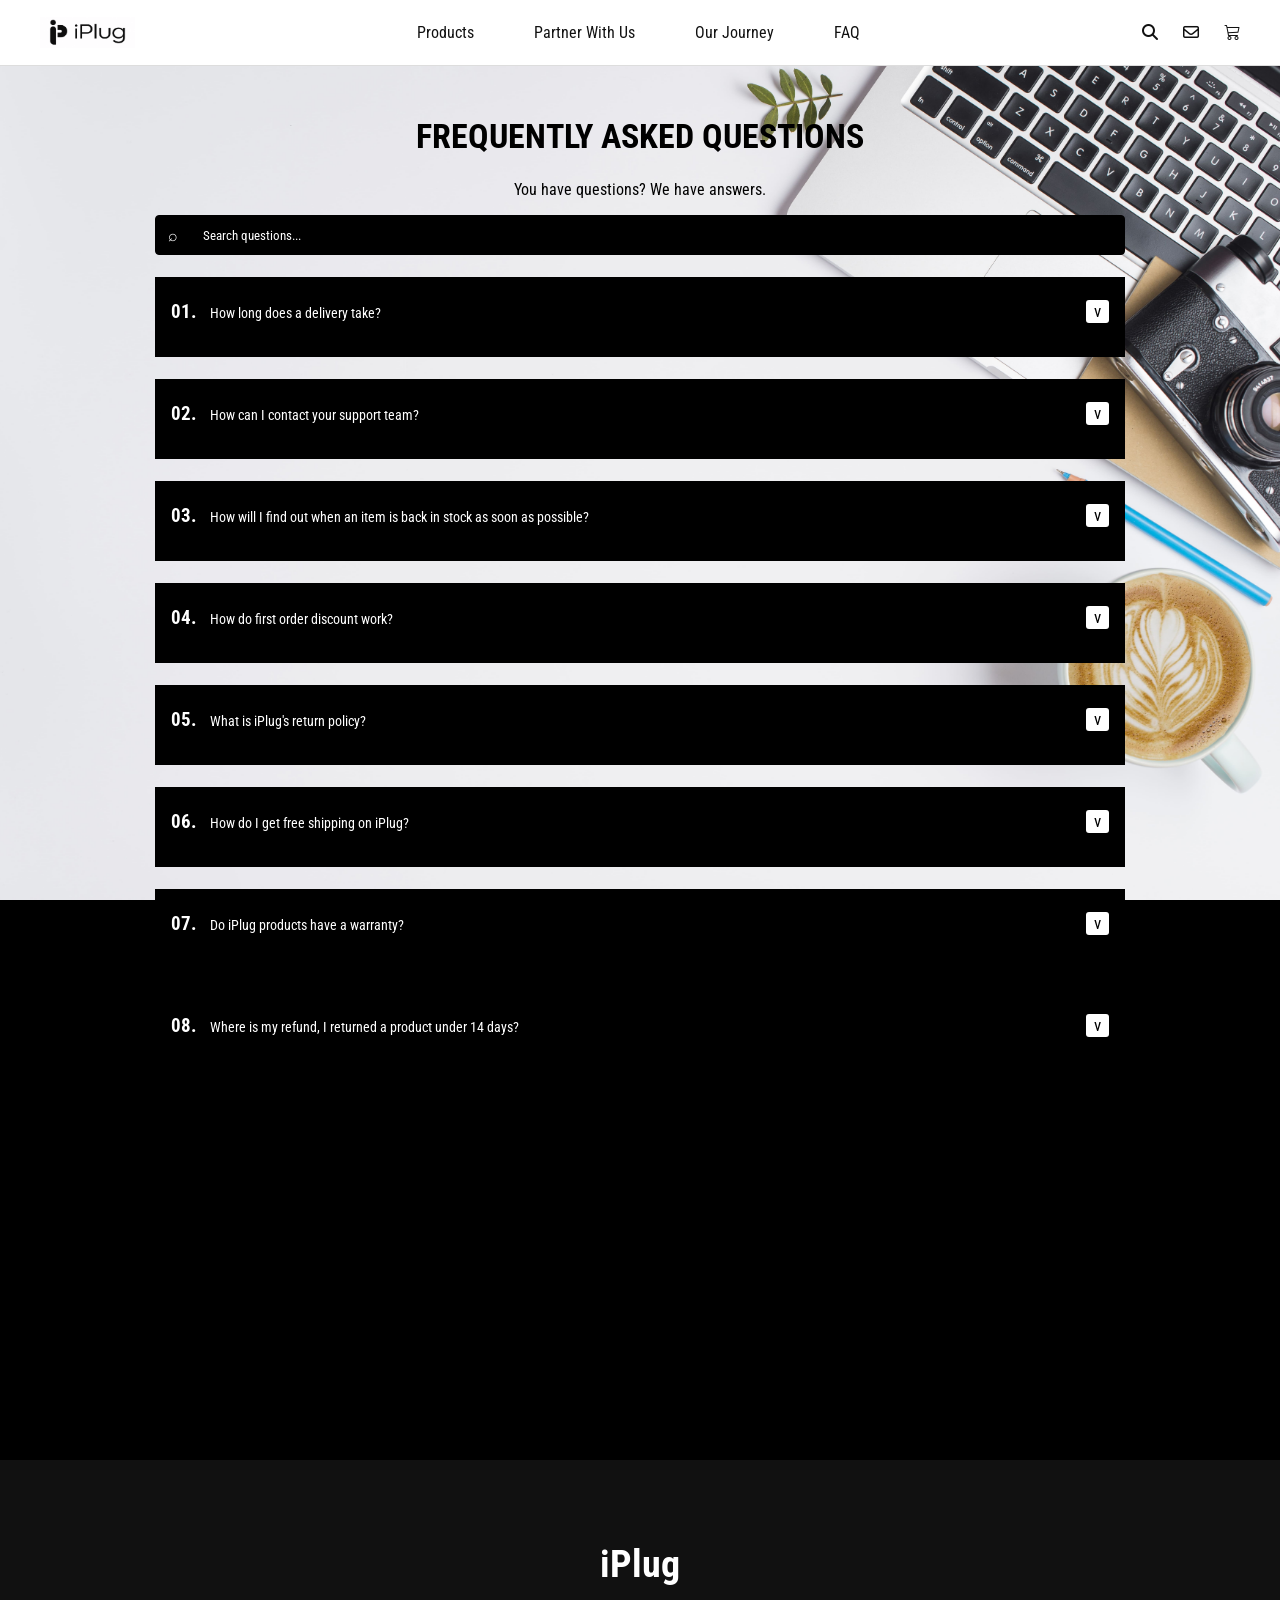
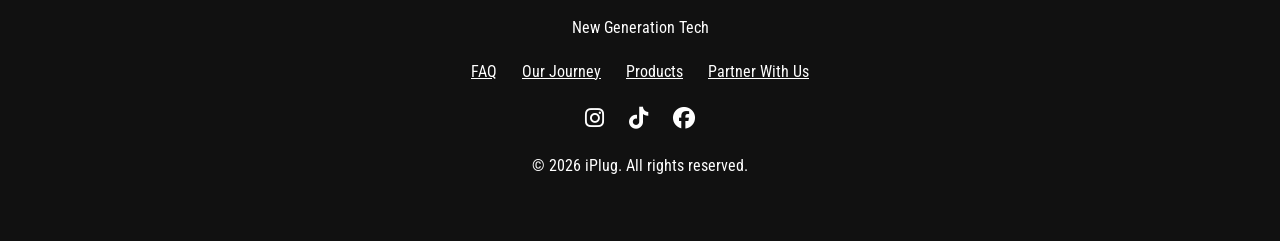
==== faq.html @ 9f0390d8 "Add files via upload" ====
<!DOCTYPE html>
<html>

<head>
    <title>iPlug / FAQ </title>
    <link rel="stylesheet" href="styleCSS/style.css">
    <link rel="stylesheet" href="https://cdn.jsdelivr.net/npm/bootstrap-icons@1.13.1/font/bootstrap-icons.min.css">
    <link rel="stylesheet" href="https://cdnjs.cloudflare.com/ajax/libs/font-awesome/6.5.2/css/all.min.css">
    <link rel="preconnect" href="https://fonts.googleapis.com">
    <link rel="preconnect" href="https://fonts.gstatic.com" crossorigin>
    <link href="https://fonts.googleapis.com/css2?family=Roboto+Condensed:wght@400;500;600;700&display=swap"
        rel="stylesheet">
    <meta name="viewport" content="width=device-width, initial=scale=1.0">
    <link rel="stylesheet" href="styleCSS/faq.css">
</head>

<body>

    <header>
        <div class="header-container">
            <a href="index.html" class="logo">
                <img src="images/new logo.png" alt="iPlug logo">
            </a>

            <nav class="main-nav">
                <a href="products.html">Products</a>
                <a href="partner with us.html">Partner With Us</a>
                <a href="our journey.html">Our Journey</a>
                <a href="faq.html">FAQ</a>
            </nav>

            <div class="header-icons">
                <a href="search.html"><i class="fa-solid fa-magnifying-glass"></i></a>
                <a href="contact.html"><i class="fa-regular fa-envelope"></i></a>
                <a href="basket.html"><i class="bi bi-cart3"></i></a>
            </div>
        </div>
        <div class="faq-image">
    
    </header>

    <body>

        <main class="faq-container">

            <h1>FREQUENTLY ASKED QUESTIONS</h1>
            <p>You have questions? We have answers.</p>

            <div class="search-box">
                <span>⌕</span>
                <input type="text" placeholder="Search questions...">
            </div>

            <div class="faq-list">

                <div class="faq-item">
                    <button class="faq-question">
                        <span><b>01.</b> How long does a delivery take?</span>
                        <span class="arrow">v</span>
                    </button>

                    <div class="faq-answer">
                        <p>A standard delivery will usually take within 3-5 Working Days. However, a Speedy Express
                            Delivery Product will usually take within 2-3 Working Days. If there is any issues with the
                            delivery, we may consider a refund. Please contact us at teams@iplug.com for further
                            information.</p>
                    </div>
                </div>


                <div class="faq-item">
                    <button class="faq-question">
                        <span><b>02.</b> How can I contact your support team?</span>
                        <span class="arrow">v</span>
                    </button>

                    <div class="faq-answer">
                        <p>You will be able to contact our support team through our support team via teams@iplug.com. If
                            you are contacting about a serious issue, please dial us at 020 1111 111. Due to high volume
                            of calls, please be patient as we are here to help you.</p>
                    </div>
                </div>


                <div class="faq-item">
                    <button class="faq-question">
                        <span><b>03.</b> How will I find out when an item is back in stock as soon as possible?</span>
                        <span class="arrow">v</span>
                    </button>

                    <div class="faq-answer">
                        <p>Sign up for restock notifications to find out when it's available again. This can be done
                            when you sign up 5% off for your first purchase.</p>
                    </div>
                </div>


                <div class="faq-item">
                    <button class="faq-question">
                        <span><b>04.</b> How do first order discount work?</span>
                        <span class="arrow">v</span>
                    </button>

                    <div class="faq-answer">
                        <p>Sign up to receive 5% off your first order at Home page.</p>
                    </div>
                </div>


                <div class="faq-item">
                    <button class="faq-question">
                        <span><b>05.</b> What is iPlug's return policy?</span>
                        <span class="arrow">v</span>
                    </button>

                    <div class="faq-answer">
                        <p>You can return eligible items within 14 days of receiving your order. Please take great care
                            of the product, otherwise we may not consider a refund and send you back the item back to
                            the original address.</p>
                    </div>
                </div>

                <div class="faq-item">
                    <button class="faq-question">
                        <span><b>06.</b> How do I get free shipping on iPlug?</span>
                        <span class="arrow">v</span>
                    </button>

                    <div class="faq-answer">
                        <p>Free shipping is available on orders when you spend more than £49.99.</p>
                    </div>
                </div>

                <div class="faq-item">
                    <button class="faq-question">
                        <span><b>07.</b> Do iPlug products have a warranty?</span>
                        <span class="arrow">v</span>
                    </button>

                    <div class="faq-answer">
                        <p>Yes, our products come with a warranty against manufacturing faults. Please work with us by
                            sending us proof of damage or fault to teams@iplug.com, otherwise your warranty inquiry may
                            be delayed.</p>
                    </div>
                </div>

                <div class="faq-item">
                    <button class="faq-question">
                        <span><b>08.</b> Where is my refund, I returned a product under 14 days?</span>
                        <span class="arrow">v</span>
                    </button>

                    <div class="faq-answer">
                        <p>Refunds are processed after we receive and inspect your returned item.</p>
                    </div>
                </div>

            </div>

        </main>


        <section class="contact-help">
            <h3>DON'T SEE YOUR QUESTION HERE? DROP US A MESSAGE!</h3>
            <p>CHECK OUT OUR FAQ OR CONTACT US BELOW</p>

            <p>teams@iplug.com</p>
            <p>Monday - Friday: 9am - 5pm BST </p>
            <p>Saturday - Sunday: Closed</p>
        </section>


        <script>

            const questions = document.querySelectorAll(".faq-question");

            questions.forEach(question => {

                question.addEventListener("click", () => {

                    const item = question.parentElement;

                    item.classList.toggle("open");

                });

            });

        </script>
        <footer>
            <h2>iPlug</h2>
            <p>New Generation Tech</p>

            <div class="footer-links">
                <a href="faq.html">FAQ</a>
                <a href="our journey.html">Our Journey</a>
                <a href="products.html">Products</a>
                <a href="partner with us.html">Partner With Us</a>
            </div>

            <div class="socials">
                <a href="https://www.instagram.com/iplugtechnology/"><i class="fa-brands fa-instagram"></i></a>
                <a href="https://www.tiktok.com/@iplugtechnologyy?lang=en-GB"><i class="fa-brands fa-tiktok"></i></a>
                <a href="https://www.facebook.com/profile.php?id=61595300913041"><i
                        class="fa-brands fa-facebook"></i></a>
            </div>

            <p>© 2026 iPlug. All rights reserved.</p>
        </footer>


    </body>

</html>
---- styleCSS/style.css ----
css * {
    box-sizing: border-box;
}

body {
    margin: 0;
    font-family: "Roboto Condensed", sans-serif;
    background: #fff;
    color: #111;
}

header {
    background: #fff;
    border-bottom: 1px solid #ddd;
}

.header-container {
    height: 65px;
    display: flex;
    align-items: center;
    padding: 0 40px;
}

.header-container>a {
    display: block;
    position: relative;
    z-index: 9999;
}

.header-container>a img {
    width: 95px;
    display: block;
}

nav {
    margin-left: auto;
    display: flex;
    gap: 25px;
}

nav a {
    color: #111;
    text-decoration: none;
    transition: .2s;
}

.hero {
    height: 750px;
    background: url("../images/headphone.jpg") center/cover;
    display: flex;
    align-items: center;
    justify-content: center;
    text-align: center;
    color: white;
}

.hero h1 {
    font-size: 55px;
    margin: 10px 0 25px;
}

.hero a {
    color: white;
    text-decoration: none;
    border: 1px solid white;
    padding: 12px 25px;
}

.small-title {
    font-size: 14px;
    letter-spacing: 3px;
}

section {
    padding: 70px 5%;
    text-align: center;
}

h2 {
    font-size: 38px;
}

.categories {
    display: grid;
    grid-template-columns: repeat(3, 1fr);
    gap: 135px;
    width: 80%;
    margin: 40px auto;
}

.category-card img {
    width: 100%;
    height: 330px;
    object-fit: cover;
}

.category-card h3 {
    margin: 12px 0 8px;
    font-size: 25px;
}

.category-card a {
    display: inline-block;
    color: #111;
    text-decoration: none;
    border: 1px solid #111;
    padding: 10px 22px;
    font-size: 14px;
}

.offer {
    background: #111;
    color: white;
    padding: 80px 20px;
}

.offer a {
    color: white;
}

.product-row {
    display: grid;
    grid-template-columns: repeat(3, 1fr);
    gap: 30px;
    max-width: 1200px;
    margin: 40px auto;
}

.product-row img {
    width: 100%;
    height: 260px;
    object-fit: cover;
}

.product-row a {
    color: #111;
}

.product-card a,
.product-row a {
    display: inline-block;
    padding: 10px 22px;
    border: 1px solid #000;
    background: #fff;
    color: #000;
    text-decoration: none;
}

.signup,
.newsletter {
    background: #f1f1f1;
}

.newsletter {
    text-align: center;
    padding: 70px 20px 80px;
    margin-top: auto;
}

.newsletter h2 {
    font-size: 42px;
    margin: 0 0 20px;
    letter-spacing: 2px;
}

.newsletter p {
    color: #666;
    margin-bottom: 30px;
}

input {
    padding: 15px;
    width: 280px;
    border: 1px solid #aaa;
}

button {
    padding: 15px 25px;
    background: #111;
    color: white;
    border: 0;
}

footer {
    background: #111;
    color: white;
    text-align: center;
    padding: 50px 20px;
}

footer a {
    color: white;
}

.footer-links,
.socials {
    display: flex;
    justify-content: center;
    gap: 25px;
    margin: 25px;
}

.socials {
    font-size: 22px;
}

a:hover,
button:hover,
.icon:hover {
    transform: translateY(-2px);
    opacity: .8;
}

.icon-image {
    transition: .2s;
    cursor: pointer;
}

.icon-image:hover,
.shop-now:hover {
    transform: translateY(-3px);
}

.shop-now {
    display: inline-block;
    transition: .15s;
}

.body {
    min-height: 100vh;
    display: flex;
    flex-direction: column;
}
.header-icons a {
    color: #111;
    text-decoration: none;
}

.header-icons {
    display: flex;
    align-items: center;
    gap: 25px;
    margin-left: auto;
}

.main-nav {
    gap: 60px;
}
---- styleCSS/faq.css ----
body {
margin: 0;
background: #000;
color: #000;
font-family: "Roboto Condensed", sans-serif;
background-image: url("../images/laptop background.jpg");
background-size: cover;
background-position: center;
background-attachment: fixed;
}

.faq-container {
width: 970px;
max-width: 95%;
margin: 50px auto;
}

.faq-container h1 {
text-align: center;
font-size: 34px;
font-weight: 700;
margin: 14px 0 24px;
}

.faq-container p {
text-align: center;
}

.search-box {
height: 38px;
display: flex;
align-items: center;
padding: 0 12px;
margin-bottom: 22px;
border: 1px solid #000;
border-radius: 4px;
background: #000;
}

.search-box span {
color: #fff;
margin-right: 10px;
}

.search-box input {
width: 100%;
border: none;
outline: none;
background: transparent;
color: #fff;
font-family: inherit;
}

.search-box input::placeholder {
color: #fff;
}

.categories {
display: flex;
gap: 8px;
margin-bottom: 24px;
}

.categories button {
padding: 8px 14px;
border: none;
border-radius: 4px;
background: #000;
color: #fff;
font-family: inherit;
cursor: pointer;
}

.categories button.active {
background: #fff;
color: #000;
}

.faq-list {
display: flex;
flex-direction: column;
gap: 22px;
}

.faq-item {
width: 100%;
min-height: 80px;
background: #000;
}

.faq-question {
width: 100%;
min-height: 68px;
display: flex;
align-items: center;
justify-content: space-between;
padding: 0 16px;
border: none;
background: transparent;
color: #fff;
font-family: inherit;
font-size: 14px;
text-align: left;
cursor: pointer;
}

.faq-question b {
color: #fff;
font-size: 19px;
margin-right: 10px;
}

.arrow {
width: 23px;
height: 23px;
display: flex;
align-items: center;
justify-content: center;
border-radius: 3px;
background: #fff;
color: #000;
font-size: 17px;
transition: transform 0.2s ease;
}

.faq-answer {
max-height: 0;
overflow: hidden;
padding: 0 16px;
background: #080808;
transition: max-height 0.3s ease, padding 0.3s ease;
}

.faq-answer p {
margin: 0;
color: #fff;
font-size: 14px;
line-height: 1.6;
}

.faq-item.open .faq-answer {
max-height: 150px;
padding: 0 16px 18px;
}

.faq-item.open .arrow {
transform: rotate(180deg);
}

.faq-subtitle {
width: 100%;
margin-top: 0;
text-align: center;
}

.faq-image {
position: absolute;
top: 342px;
left: -10px;
width: 235px;
height: 420px;
}

.faq-image img {
width: 200%;
height: 130%;
object-fit: contain;
}

.header-icons a {
    color: #111;
    text-decoration: none;
}

.header-icons {
    display: flex;
    align-items: center;
    gap: 25px;
    margin-left: auto;
}

.main-nav {
    gap: 60px;
}
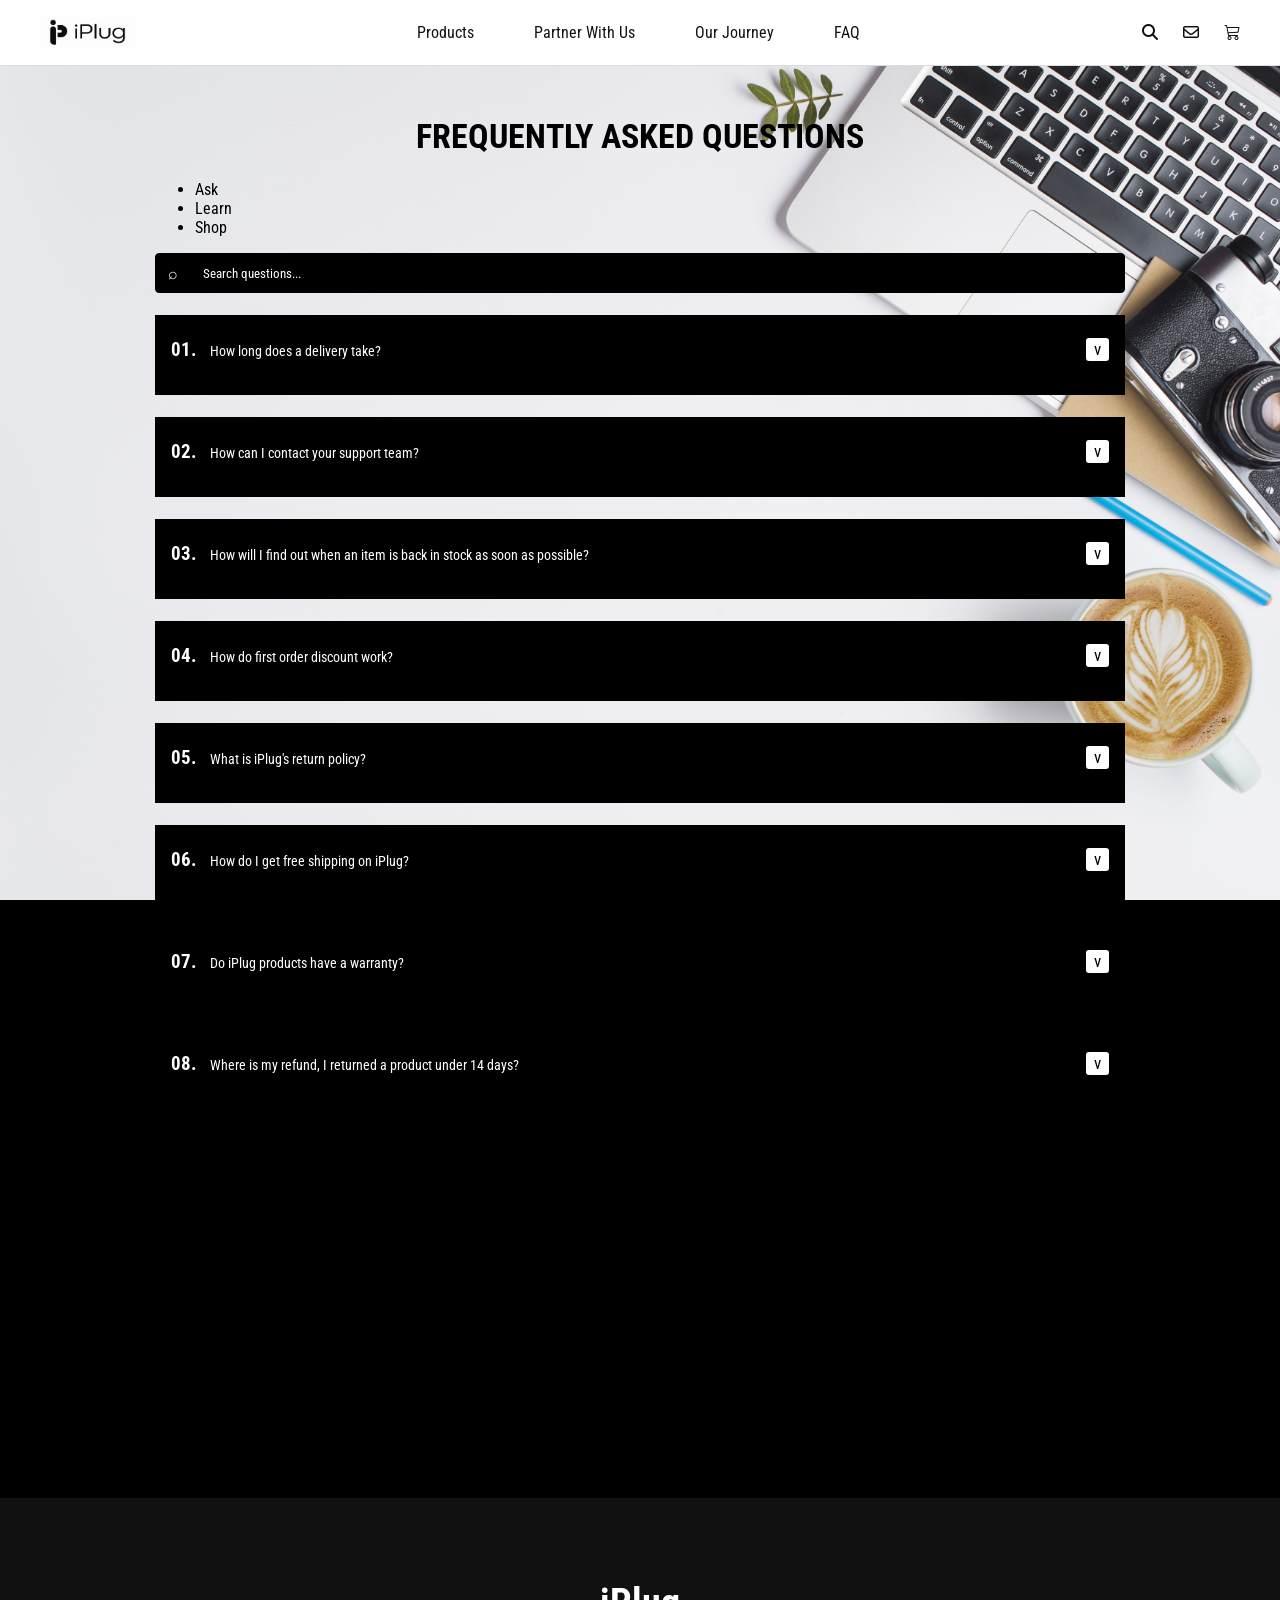
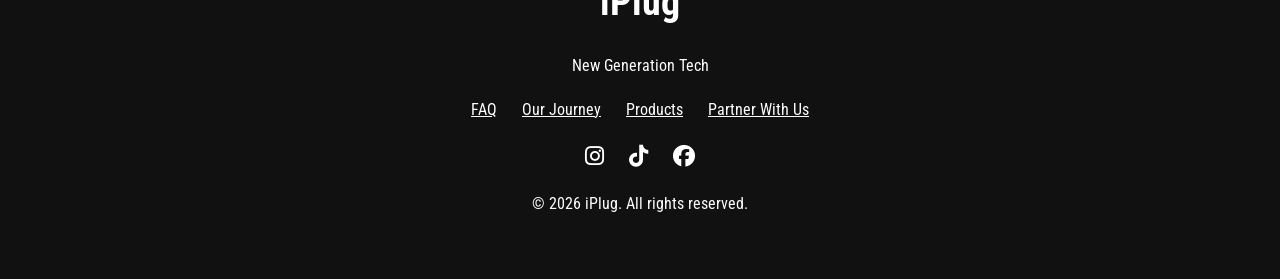
==== commit 9f46117a: "Update faq.html" ====
--- a/faq.html
+++ b/faq.html
@@ -44,7 +44,11 @@
         <main class="faq-container">
 
             <h1>FREQUENTLY ASKED QUESTIONS</h1>
-            <p>You have questions? We have answers.</p>
+            <ul>
+                <li>Ask</li>
+                <li>Learn</li>
+                <li>Shop</li>
+            </ul>
 
             <div class="search-box">
                 <span>⌕</span>
@@ -211,4 +215,4 @@
 
     </body>
 
-</html>+</html>
--- a/styleCSS/style.css
+++ b/styleCSS/style.css
@@ -148,7 +148,8 @@
 
 .signup,
 .newsletter {
-    background: #f1f1f1;
+    text-align: center;
+    background-color: #f1f1f1;
 }
 
 .newsletter {
@@ -245,4 +246,5 @@
 
 .main-nav {
     gap: 60px;
-}+}
+
